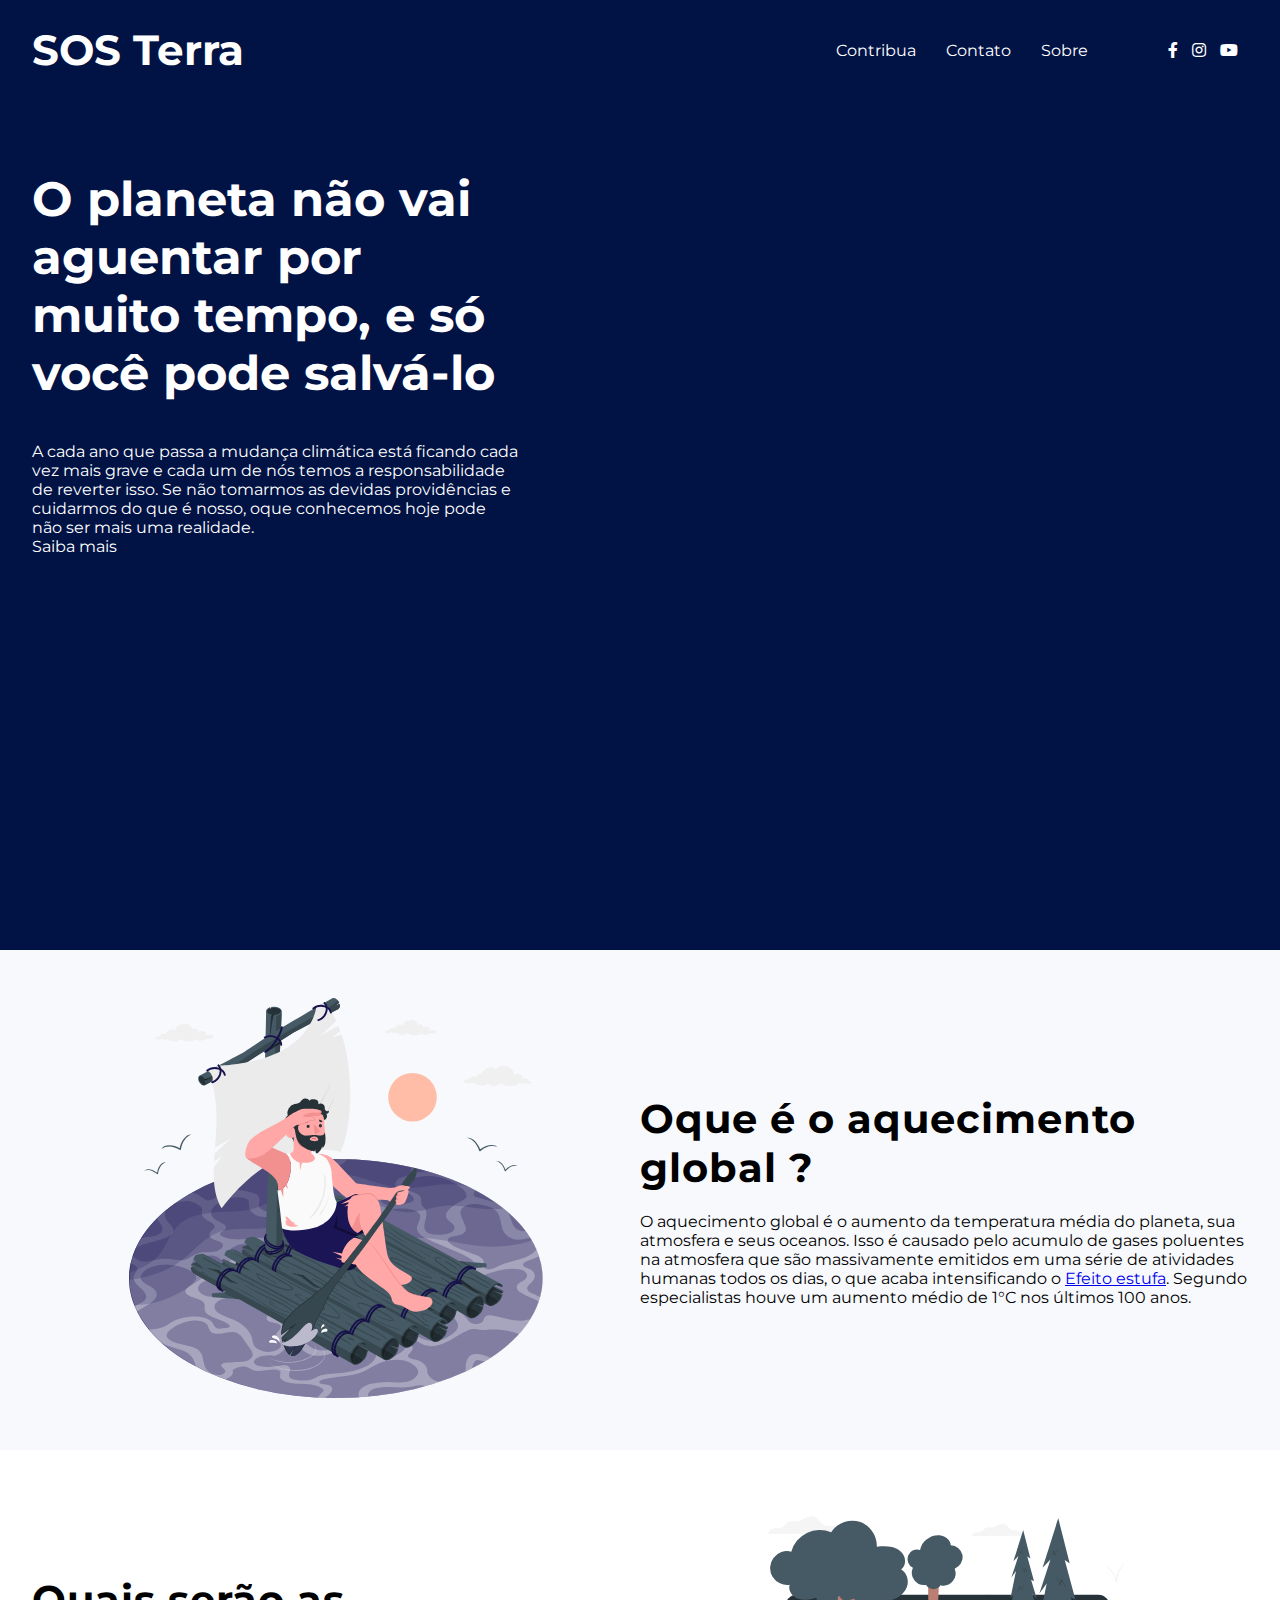
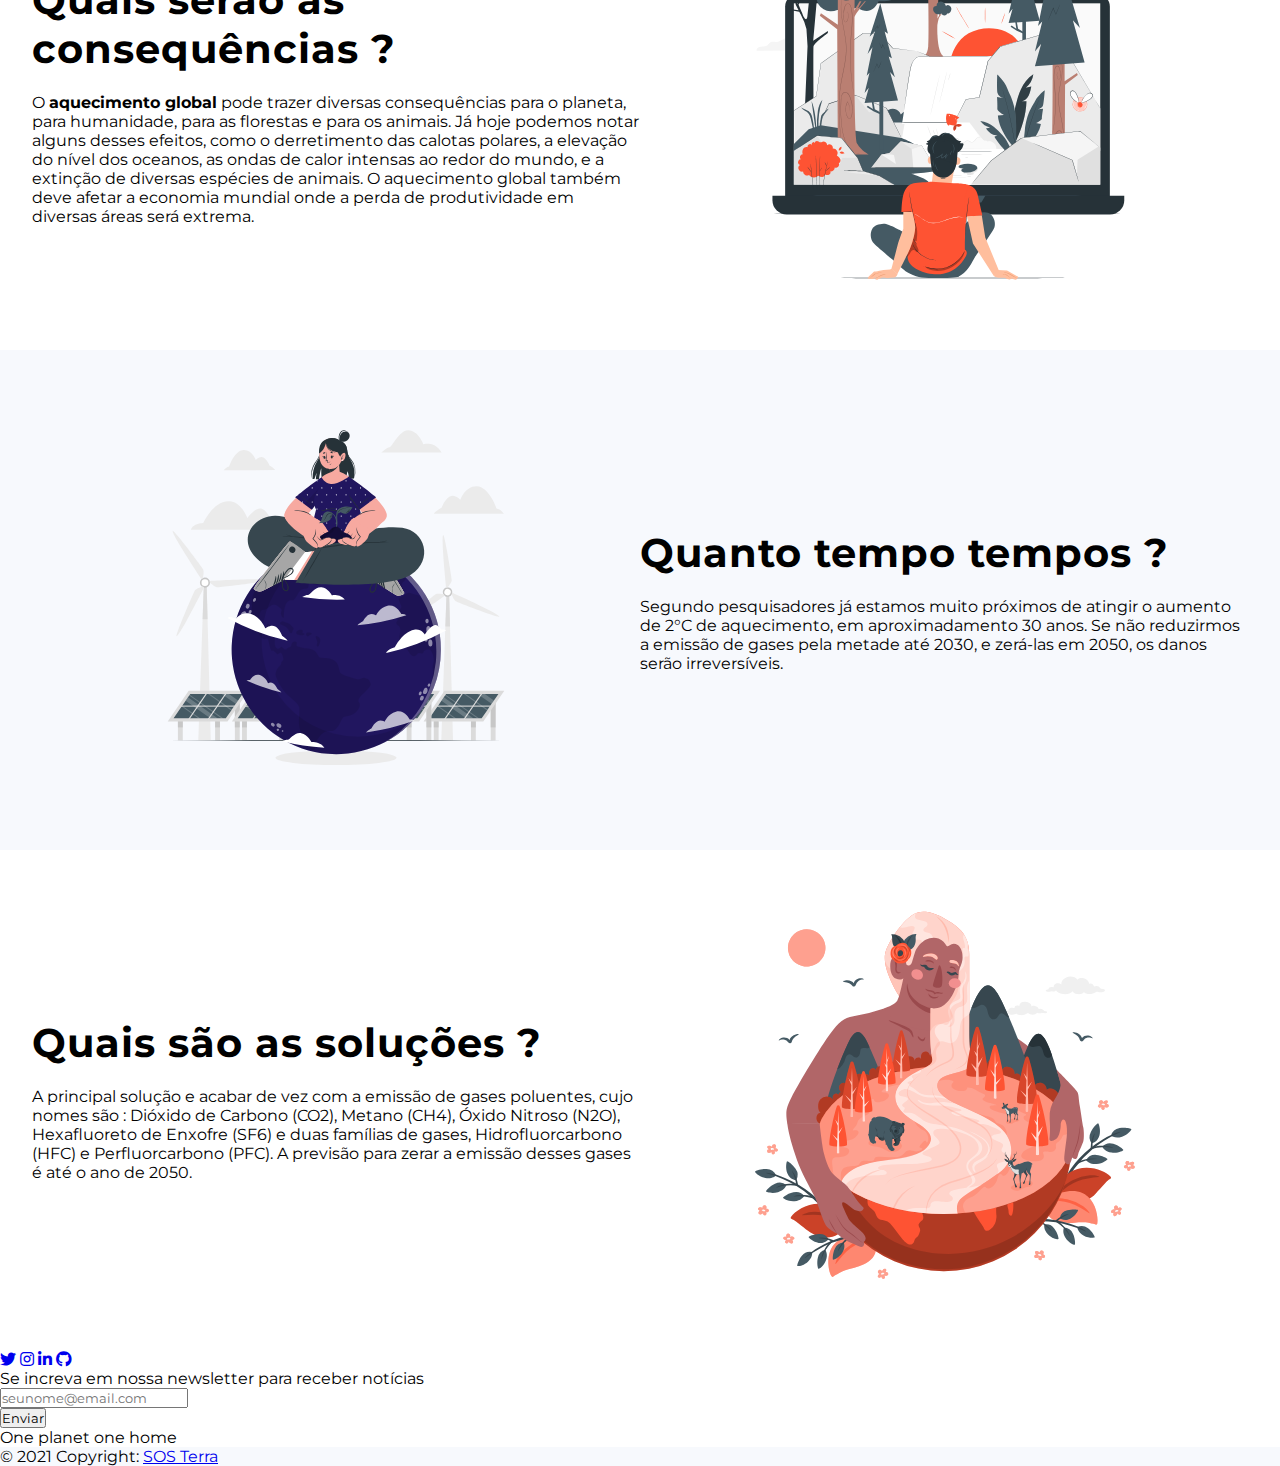
==== SOS Terra/index.html @ c9e8888f "Final" ====
<!DOCTYPE html>
<html lang="pt-br">

<head>
    <meta charset="UTF-8">
    <meta http-equiv="X-UA-Compatible" content="IE=edge">
    <meta name="viewport" content="width=device-width, initial-scale=1.0">
    <link href="https://cdn.jsdelivr.net/npm/bootstrap@5.1.0/dist/css/bootstrap.min.css" rel="stylesheet"
        integrity="sha384-KyZXEAg3QhqLMpG8r+8fhAXLRk2vvoC2f3B09zVXn8CA5QIVfZOJ3BCsw2P0p/We" crossorigin="anonymous">
    <link rel="stylesheet" href="./css/index.css">
    <link rel="stylesheet" href="https://cdnjs.cloudflare.com/ajax/libs/font-awesome/5.15.4/css/all.min.css"
        integrity="sha512-1ycn6IcaQQ40/MKBW2W4Rhis/DbILU74C1vSrLJxCq57o941Ym01SwNsOMqvEBFlcgUa6xLiPY/NS5R+E6ztJQ=="
        crossorigin="anonymous" referrerpolicy="no-referrer" />
    <link rel="apple-touch-icon" sizes="57x57" href="./favicon/apple-icon-57x57.png">
    <link rel="apple-touch-icon" sizes="60x60" href="./favicon/apple-icon-60x60.png">
    <link rel="apple-touch-icon" sizes="72x72" href="./favicon/apple-icon-72x72.png">
    <link rel="apple-touch-icon" sizes="76x76" href="./favicon/apple-icon-76x76.png">
    <link rel="apple-touch-icon" sizes="114x114" href="./favicon/apple-icon-114x114.png">
    <link rel="apple-touch-icon" sizes="120x120" href="./favicon/apple-icon-120x120.png">
    <link rel="apple-touch-icon" sizes="144x144" href="./favicon/apple-icon-144x144.png">
    <link rel="apple-touch-icon" sizes="152x152" href="/./favicon/pple-icon-152x152.png">
    <link rel="apple-touch-icon" sizes="180x180" href="./favicon/apple-icon-180x180.png">
    <link rel="icon" type="image/png" sizes="192x192" href="./favicon/">
    <link rel="icon" type="image/png" sizes="32x32" href="./favicon/favicon-32x32.png">
    <link rel="icon" type="image/png" sizes="96x96" href="./favicon/favicon-96x96.png">
    <link rel="icon" type="image/png" sizes="16x16" href="./favicon/favicon-16x16.png">
    <link rel="manifest" href="./favicon/manifest.json">
    <meta name="msapplication-TileColor" content="#ffffff">
    <meta name="msapplication-TileImage" content="/ms-icon-144x144.png">
    <meta name="theme-color" content="#ffffff">
    <!-- Tags meta SEO Geral -->
    <title>Nos ajude a salvar o Planeta - SOS Terra </title>
    <meta name="description" content="O planeta não vai aguentar por muito tempo, e só você pode salvá-lo">
    <meta name="author" content="Yan Casale">
    <meta name="robots" content="index">
    <!-- <meta name="keywords" content=""> Optei por não ultilizar essa tag por estar obsoleta, o google parou de considerá-la em 2009 -->
    <link rel="shortcut icon" href="favicon.ico" type="image/ico">
    <!-- Tags meta Google+ / Schema.org -->
    <meta itemprop="name" content="Nos ajude a salvar o Planeta - SOS Terra">
    <meta itemprop="description" content="O planeta não vai aguentar por muito tempo, e só você pode salvá-lo">
    <meta itemprop="image"
        content="https://static.wikia.nocookie.net/filhos-do-eden/images/5/5a/Terra.jpg/revision/latest?cb=20200808213840&path-prefix=pt-br">
    <!-- Tags meta Open Graph Facebook -->
    <meta property="og:title" content="Nos ajude a salvar o Planeta - SOS Terra">
    <meta property="og:description" content="O planeta não vai aguentar por muito tempo, e só você pode salvá-lo">
    <meta property="og:site_name" content="SOS Terra">
    <meta property="og:type" content="website">
    <meta property="og:image"
        content="https://static.wikia.nocookie.net/filhos-do-eden/images/5/5a/Terra.jpg/revision/latest?cb=20200808213840&path-prefix=pt-br">
    <!-- Tags meta Twitter -->
    <meta name="twitter:title" content="Nos ajude a salvar o Planeta - SOS Terra">
    <meta name="twitter:description" content="O planeta não vai aguentar por muito tempo, e só você pode salvá-lo">
    <meta name="twitter:card" content="summary">
    <meta name="twitter:image"
        content="https://static.wikia.nocookie.net/filhos-do-eden/images/5/5a/Terra.jpg/revision/latest?cb=20200808213840&path-prefix=pt-br">
</head>

<body>

    <!-- Header -->
    <!-- Opções do menu que ficarão escondidas - Menu Hamburger -->
    <header id="topo">
        <nav class="menu">
            <ul class="menu__link">
                <li><a href="./contribua.html" class="menu__item"><i class="fas fa-dollar-sign"></i>Contribua</a></li>
                <li><a href="./contato.html" class="menu__item"><i class="fas fa-address-book"></i>Contato</a></li>
                <li><a href="./sobre.html" class="menu__item"><i class="fas fa-info-circle"></i>Sobre</a></li>
                <li><a href="#!" class="menu__item"><i class="fab fa-facebook-f"></i>Facebook</a></li>
                <li><a href="#!" class="menu__item"><i class="fab fa-instagram"></i>Instagram</a></li>
                <li><a href="#!" class="menu__item"><i class="fab fa-youtube"></i>YouTube</a></li>
            </ul>
        </nav>
        <!-- Fim -->

        <!-- Header Navbar Desktop -->
        <div class="header-section-nav">
            <h1>
                <a href="./index.html">SOS Terra</a>
            </h1>

            <nav class="header-menu">
                <button class="hamburger" id="hamburger">
                    <i class="fas fa-bars"></i>
                </button>


                <ul class="nav-ul" id="nav-ul">
                    <li><a href="./contribua.html">Contribua</a></li>
                    <li><a href="./contato.html">Contato</a></li>
                    <li><a href="./sobre.html">Sobre</a></li>
                </ul>

                <nav class="header-icones" id="nav-ul">
                    <a href="#"><i class="fab fa-facebook-f"></i></a>
                    <a href="#"><i class="fab fa-instagram"></i></a>
                    <a href="#"><i class="fab fa-youtube"></i></a>
                </nav>
            </nav>
        </div>
        <!-- Fim -->

        <!-- Header Navbar Mobile -->
        <section class="header-section-main-mobile">
            <div class="header-section-main-container-mobile">
                <div class="header-section-main-content-mobile">
                    <h2>
                        O planeta não vai aguentar por muito tempo, e só você pode salvá-lo
                    </h2>

                    <p>

                        A cada ano que passa, a mudança climática está ficando cada vez mais grave, e cada um de nós
                        temos a
                        responsabilidade de reverter isso.
                        Se não tomarmos as devidas providências, e cuidarmos do que é nosso, oque conhecemos
                        hoje pode não ser mais uma realidade.
                    </p>

                    <a class="btn btn-outline-light" style="margin-top: 20px;" href="#saiba-mais" role="button">Saiba
                        mais</a>
                </div>
            </div>
        </section>
        <!-- Fim -->

        <!-- Conteúdo do Header -->
        <section class="header-section-main">
            <div class="header-section-main-container">
                <div class="header-section-main-content">
                    <h2>
                        O planeta não vai aguentar por muito tempo, e só você pode salvá-lo
                    </h2>

                    <p>
                        A cada ano que passa a mudança climática está ficando cada vez mais grave e cada um de nós temos
                        a
                        responsabilidade de reverter isso.
                        Se não tomarmos as devidas providências e cuidarmos do que é nosso, oque conhecemos
                        hoje pode não ser mais uma realidade.
                    </p>

                    <a class="btn btn-outline-light" style="margin-top: 20px;" href="#saiba-mais" role="button">Saiba
                        mais</a>
                </div>
            </div>
        </section>
        <!-- Fim -->
    </header>
    <!-- Header -->

    <!-- Main -->
    <main>
        <!-- Conteúdo do main Mobile -->
        <section class="section-main-mobile">
            <div class="section-main-mobile-container">
                <div class="section-main-mobile-content">
                    <figure>
                        <img src="./images/Ilustração aquecimento global.svg"
                            alt="Ilustração de um homem perdido no mar" height="400px" class="section-main-img">
                    </figure>
                </div>

                <div class="section-main-mobile-content">
                    <div class="section-main-mobile-texto">
                        <h2>
                            Oque é o aquecimento global ?
                        </h2>

                        <p>
                            O aquecimento global é o aumento da temperatura média do planeta, sua atmosfera e seus
                            oceanos. Isso é causado pelo acumulo de gases poluentes na atmosfera
                            que são massivamente emitidos em uma série de atividades humanas todos os dias, o que acaba
                            intensificando o <a
                                href="https://www.ecycle.com.br/efeito-estufa/#:~:text=O%20efeito%20estufa%20%C3%A9%20um,forma%20em%20que%20a%20conhecemos.&text=Nessa%20intera%C3%A7%C3%A3o%2C%20os%20chamados%20gases,ou%2C%20melhor%20dizendo%2C%20calor."
                                target="_blank">Efeito estufa</a>. Segundo especialistas houve um aumento médio de 1°C
                            nos últimos 100 anos.
                        </p>
                    </div>
                </div>
            </div>
        </section>

        <section class="section-main-mobile branco">
            <div class="section-main-mobile-container">
                <div class="section-main-mobile-content">
                    <figure>
                        <img src="./images/Ilustração consequências.svg"
                            alt="Ilustração de um homem sentado assistindo o planeta através de uma televisão"
                            height="400px" class="section-main-img">
                    </figure>
                </div>

                <div class="section-main-mobile-content">
                    <div class="section-main-mobile-texto">
                        <h2>
                            Quais serão as consequências ?
                        </h2>

                        <p>
                            O <strong>aquecimento global</strong> pode trazer diversas consequências para o planeta,
                            para humanidade, para as florestas e para os animais.
                            Já hoje podemos notar alguns desses efeitos, como o derretimento das calotas polares, a
                            elevação do nível dos oceanos, as ondas de calor
                            intensas ao redor do mundo, e a extinção de diversas espécies de animais. O aquecimento
                            global também deve afetar a economia mundial
                            onde a perda de produtividade em diversas áreas será extrema.
                        </p>
                    </div>
                </div>
            </div>
        </section>

        <section class="section-main-mobile">
            <div class="section-main-mobile-container">
                <div class="section-main-mobile-content">
                    <figure>
                        <img src="./images/Ilustração quanto tempo temos.svg"
                            alt="Ilustração de uma mulher sentada em cima do planeta terra" height="400px"
                            class="section-main-img">
                    </figure>
                </div>

                <div class="section-main-mobile-content">
                    <div class="section-main-mobile-texto">
                        <h2>
                            Quanto tempo tempos ?
                        </h2>

                        <p>
                            Segundo pesquisadores já estamos muito próximos de atingir o aumento de 2°C de aquecimento,
                            em aproximadamento 30 anos.
                            Se não reduzirmos a emissão de gases pela metade até 2030, e zerá-las em 2050, os danos
                            serão irreversíveis.
                        </p>
                    </div>
                </div>
            </div>
        </section>

        <section class="section-main-mobile branco">
            <div class="section-main-mobile-container">
                <div class="section-main-mobile-content">
                    <figure>
                        <img src="./images/Ilustração soluções.svg"
                            alt="Ilustração de uma mulher abraçando o planeta terra" height="400px"
                            class="section-main-img">
                    </figure>
                </div>

                <div class="section-main-mobile-content">
                    <div class="section-main-mobile-texto">
                        <h2>
                            Quais são as soluções ?
                        </h2>

                        <p>
                            A principal solução e acabar de vez com a emissão de gases poluentes, cujo nomes são : Dióxido de Carbono (CO2), Metano (CH4), Óxido Nitroso (N2O), Hexafluoreto de Enxofre (SF6) e duas famílias de gases, Hidrofluorcarbono (HFC) e Perfluorcarbono (PFC). A previsão para zerar a emissão desses gases é até o ano de 2050.
                        </p>
                    </div>
                </div>
            </div>
        </section>
        <!-- Fim -->

        <!-- DESKTOP -->
        <section class="section-main-desktop" id="saiba-mais">
            <div class="section-main-desktop-container">
                <div class="section-main-desktop-content">
                    <figure>
                        <img src="./images/Ilustração aquecimento global.svg"
                            alt="Ilustração de um homem perdido no mar" height="400px" class="section-main-img">
                    </figure>
                </div>

                <div class="section-main-desktop-content">
                    <div class="section-main-desktop-texto">
                        <h2>
                            Oque é o aquecimento global ?
                        </h2>

                        <p>
                            O aquecimento global é o aumento da temperatura média do planeta, sua atmosfera e seus
                            oceanos. Isso é causado pelo acumulo de gases poluentes na atmosfera
                            que são massivamente emitidos em uma série de atividades humanas todos os dias, o que acaba
                            intensificando o <a
                                href="https://www.ecycle.com.br/efeito-estufa/#:~:text=O%20efeito%20estufa%20%C3%A9%20um,forma%20em%20que%20a%20conhecemos.&text=Nessa%20intera%C3%A7%C3%A3o%2C%20os%20chamados%20gases,ou%2C%20melhor%20dizendo%2C%20calor."
                                target="_blank">Efeito estufa</a>. Segundo especialistas houve um aumento médio de 1°C
                            nos últimos 100 anos.
                        </p>
                    </div>
                </div>
            </div>
        </section>

        <section class="section-main-desktop branco">
            <div class="section-main-desktop-container">
                <div class="section-main-desktop-content">
                    <div class="section-main-desktop-texto">
                        <h2>
                            Quais serão as consequências ?
                        </h2>

                        <p>
                            O <strong>aquecimento global</strong> pode trazer diversas consequências para o planeta,
                            para humanidade, para as florestas e para os animais.
                            Já hoje podemos notar alguns desses efeitos, como o derretimento das calotas polares, a
                            elevação do nível dos oceanos, as ondas de calor
                            intensas ao redor do mundo, e a extinção de diversas espécies de animais. O aquecimento
                            global também deve afetar a economia mundial
                            onde a perda de produtividade em diversas áreas será extrema.
                        </p>
                    </div>
                </div>

                <div class="section-main-desktop-content">
                    <figure>
                        <img src="./images/Ilustração consequências.svg"
                            alt="Ilustração de um homem sentado assistindo o planeta através de uma televisão"
                            height="400px" class="section-main-img">
                    </figure>
                </div>
            </div>
        </section>

        <section class="section-main-desktop">
            <div class="section-main-desktop-container">
                <div class="section-main-desktop-content">
                    <figure>
                        <img src="./images/Ilustração quanto tempo temos.svg"
                            alt="Ilustração de uma mulher sentada em cima do planeta terra" height="400px"
                            class="section-main-img">
                    </figure>
                </div>

                <div class="section-main-desktop-content">
                    <div class="section-main-desktop-texto">
                        <h2>
                            Quanto tempo tempos ?
                        </h2>

                        <p>
                            Segundo pesquisadores já estamos muito próximos de atingir o aumento de 2°C de aquecimento,
                            em aproximadamento 30 anos.
                            Se não reduzirmos a emissão de gases pela metade até 2030, e zerá-las em 2050, os danos
                            serão irreversíveis.
                        </p>
                    </div>
                </div>
            </div>
        </section>

        <section class="section-main-desktop branco">
            <div class="section-main-desktop-container">
                <div class="section-main-desktop-content">
                    <div class="section-main-desktop-texto">
                        <h2>
                            Quais são as soluções ?
                        </h2>

                        <p>
                            A principal solução e acabar de vez com a emissão de gases poluentes, cujo nomes são : Dióxido de Carbono (CO2), Metano (CH4), Óxido Nitroso (N2O), Hexafluoreto de Enxofre (SF6) e duas famílias de gases, Hidrofluorcarbono (HFC) e Perfluorcarbono (PFC). A previsão para zerar a emissão desses gases é até o ano de 2050.
                        </p>
                    </div>
                </div>

                <div class="section-main-desktop-content">
                    <figure>
                        <img src="./images/Ilustração soluções.svg"
                            alt="Ilustração de uma mulher abraçando o planeta terra" height="400px"
                            class="section-main-img">
                    </figure>
                </div>
            </div>
        </section>
        <!-- Fim -->
    </main>
    <!-- Main -->

    <!-- Footer -->
    <footer class="bg-dark text-center text-white">
        <!-- Grid container -->
        <div class="container p-4">
            <!-- Section: Social media -->
            <section class="mb-4">
                <!-- Twitter -->
                <a class="btn btn-outline-light btn-floating m-1" href="https://twitter.com/yancasale13" target="_blank"
                    role="button"><i class="fab fa-twitter"></i></a>

                <!-- Instagram -->
                <a class="btn btn-outline-light btn-floating m-1" href="https://www.instagram.com/yancasale/"
                    target="_blank" role="button"><i class="fab fa-instagram"></i></a>

                <!-- Linkedin -->
                <a class="btn btn-outline-light btn-floating m-1" href="https://www.linkedin.com/in/yancasale/"
                    target="_blank" role="button"><i class="fab fa-linkedin-in"></i></a>

                <!-- Github -->
                <a class="btn btn-outline-light btn-floating m-1" href="https://github.com/yancasale" target="_blank"
                    role="button"><i class="fab fa-github"></i></a>
            </section>
            <!-- Section: Social media -->

            <!-- Section: Form -->
            <section class="">
                <form action="">
                    <!--Grid row-->
                    <div class="row d-flex justify-content-center">
                        <!--Grid column-->
                        <div class="col-auto">
                            <p class="pt-2 text-white">
                                Se increva em nossa newsletter para receber notícias
                            </p>
                        </div>

                        <!--Grid column-->
                        <div class="col-md-5 col-12">
                            <!-- Email input -->
                            <div class="form-outline form-white mb-4">
                                <input type="email" id="form5Example2" class="form-control"
                                    placeholder="seunome@email.com" />
                            </div>
                        </div>

                        <!--Grid column-->
                        <div class="col-auto">
                            <!-- Submit button -->
                            <button type="button" class="btn btn-outline-light mb-4">Enviar</button>
                        </div>
                        <!--Grid column-->
                    </div>
                    <!--Grid row-->
                </form>
            </section>
            <!-- Section: Form -->

            <!-- Section: Text -->
            <section class="mb-4 text-white">
                <p class="text-muted font-italic">
                    One planet one home
                </p>
            </section>
        </div>
        <!-- Copyright -->
        <div class="text-center text-black p-3" style="background-color: #F7F9FD;">
            © 2021 Copyright:
            <a class="text-black" href="https://github.com/yancasale" target="_blank">SOS Terra</a>
        </div>
        <!-- Copyright -->
    </footer>
    <!-- Footer -->


    <!-- Menu hamburger JS -->
    <script type="text/javascript" src="./js/script.js"></script>
    <!-- Bootstrap JS -->
    <script src="https://cdn.jsdelivr.net/npm/bootstrap@5.1.0/dist/js/bootstrap.bundle.min.js"
        integrity="sha384-U1DAWAznBHeqEIlVSCgzq+c9gqGAJn5c/t99JyeKa9xxaYpSvHU5awsuZVVFIhvj" crossorigin="anonymous">
    </script>

</body>

</html>
---- SOS Terra/css/index.css ----
@import url('https://fonts.googleapis.com/css2?family=Montserrat&display=swap');

* {
    margin: 0;
    padding: 0;
    box-sizing: border-box;
    font-family: 'Montserrat', sans-serif;
}

/* Barra de rolagem */

/* width */
::-webkit-scrollbar {
    width: 9px;
}

/* Track */
::-webkit-scrollbar-track {
    background: #fe51337a;
}

/* Handle */
::-webkit-scrollbar-thumb {
    background: #FE5333;
    border-radius: 2px;
}   
/* Barra de rolagem */

/* Header */

header {
    width: 100%;
    height: 950px;
    background-image:url(../images/Background.gif);
    background-position: right;
    background-repeat: no-repeat;
    background-size: contain;
    background-color: #011345;
}

header a:hover {
    color: #fff;
}

header a {
    text-decoration: none;
    color: #fff;
}

header ul {
    display: flex;
    text-decoration: none;
    list-style: none;
}

/* Header Nav */

.header-section-nav {
    display: flex;
    justify-content: space-between;
    align-items: center;
    width: 95%;
    height: 100px;
    margin: 0 auto;
}

.header-section-nav h1>a {
    font-size: 1.3em;
}

.header-menu {
    display: flex;
}

.header-menu ul {
    margin-right: 50px;
}

.header-menu ul li {
    margin-right: 30px
}

.header-menu a:hover {
    text-decoration: underline;
}

.header-icones a {
    margin-right: 10px;
}

.header-icones a:hover {
    color: #FE5333;
}

/* Hamburguer Menu */

.hamburger {
    display: none;
    font-size: 20px;
    border: 0;
    cursor: pointer;
    background-color: transparent;
    color: #Ffff;
}

.hamburger:focus {
    outline: none;
}

/* Menu escondido */

.menu__link {
    display: flex;
    flex-direction: column;
    width: 200px;
    height: calc(100vh - 50px);
    padding: 0 10px;
    position: fixed;
    left: -200px;
    transition: 0.5s;
    z-index: 2;
    border-radius: 4px;
    background: rgb(12, 7, 45);
    background-color: #24258B;
}

.menu li {
    margin: 10px 0;
    text-align: left;
}

.menu__item {
    font-size: 1.2em;
    color: #fff;
}

.menu__item:hover {
    text-decoration: underline;
}

.menu__item i {
    margin-right: 10px;
}

.menu__link.open {
    left: 0;
}


/* Header Desktop */

.header-section-main h2 {
    font-size: 3em;
}

.header-section-main p {
    margin-top: 40px;
}

.header-section-main-container {
    width: 95%;
    height: 650px;
    margin: 70px auto;
    color: #fff;
}


.header-section-main-content {
    width: 40%;
    height: 650px;
}

.botao {
    width: 100%;
    height: 100px;
    margin-top: 55px;
}

.botao a {
    padding: 10px 25px;
    border-radius: 5px;
    background-color: #006EFF;
}

/* Header Mobile */

.header-section-main-mobile {
    display: none;
}

.header-section-main-container-mobile {
    display: flex;
    width: 95%;
    height: 650px;
    margin: 70px auto;
    color: #fff;
}

.header-section-main-container-mobile h2 {
    font-size: 1.8em;
    text-align: left;
}

.header-section-main-container-mobile p {
    font-size: 0.8em;
    margin-top: 30px;
}

.botao-mobile a {
    padding: 10px 25px;
    border-radius: 5px;
    background-color: #FE5333;
}

.botao-mobile {
    width: 50%;
    margin: 40px auto;
    text-align: center;

}

/* Header */

/* Main Desktop */

.section-main-desktop {
    display: flex;
    align-items: center;
    height: 500px;
    width: 100%;
    background-color: #F7F9FD;
}


.branco {
    background-color: #fff;
}

.section-main-desktop-container {
    display: flex;
    width: 95%;
    height: 300px;
    margin: 0px auto;
}

.section-main-desktop-content {
    display: flex;
    justify-content: center;
    align-items: center;
    width: 50%;
    height: 300px;
}

.section-main-desktop-texto h2 {
    font-size: 2.5em;
    letter-spacing: 1px;
    margin-bottom: 20px;
}

/* Main Mobile */

.section-main-mobile {
    display: none;
    flex-direction: column;
    height: 500px;
    width: 100%;
    background-color: #F7F9FD;
}

.branco {
    background-color: #ffff;
}

.section-main-mobile-content {
    display: flex;
    justify-content: center;
    width: 95%;
    margin: 0 auto;
}

.section-main-mobile-texto p {
    margin-top: 15px;
    margin-bottom: 15px;
}


/* Media Queries */

@media screen and (max-width: 1594px) {

    header {
        background-image: none;
    }
}

@media screen and (max-width: 1043px) {

    .header-section-main-content {
        width: 60%;
    }
}

@media screen and (max-width: 900px) {

    .section-main-img {
        width: 300px;
        height: 300px;
    }

    .section-main-desktop-texto h2 {
        font-size: 2em;
        letter-spacing: 1px;
        margin-bottom: 10px;
    }

    .section-main-desktop-texto p {
        font-size: 0.9em;
    }

}

@media screen and (max-width: 833px) {


    .header-menu {
        justify-content: right;
        width: 50%;
    }

    #nav-ul {
        display: none;
    }

    .header-icones {
        display: none;
    }

    .hamburger {
        display: block;
    }
}

@media screen and (max-width: 768px) {

    .section-main-desktop {
        display: none;
    }

    .section-main-mobile {
        display: flex;
    }
}

@media screen and (max-width: 697px) {

    .section-main-img {
        width: 250px;
        height: 250px;
    }
}

@media screen and (max-width: 528px) {

    .section-main-img {
        width: 200px;
        height: 200px;
    }
}

@media screen and (max-width: 414px) {

    .section-main-img {
        width: 170px;
        height: 170px;
    }

    .section-main-mobile-texto h2 {
        font-size: 1.5em;
    }

    .section-main-mobile-texto p {
        margin: none;
        font-size: 0.9em;
    }
}

@media screen and (max-width: 689px) {

    .header-section-main-content {
        width: 80%;
    }

}

@media screen and (max-width: 433px) {

    .header-section-main-content {
        display: none;
    }

    .header-section-main-mobile {
        display: contents;
    }

    .main-content-mobile {
        display: block;
    }

    .header-section-main-container-mobile {
        display: flex;
        width: 95%;
        height: 650px;
        margin: 50px auto;
    }

}

@media screen and (max-width: 423px) {

    .header-section-nav h1 {
        width: 100%;
    }

}
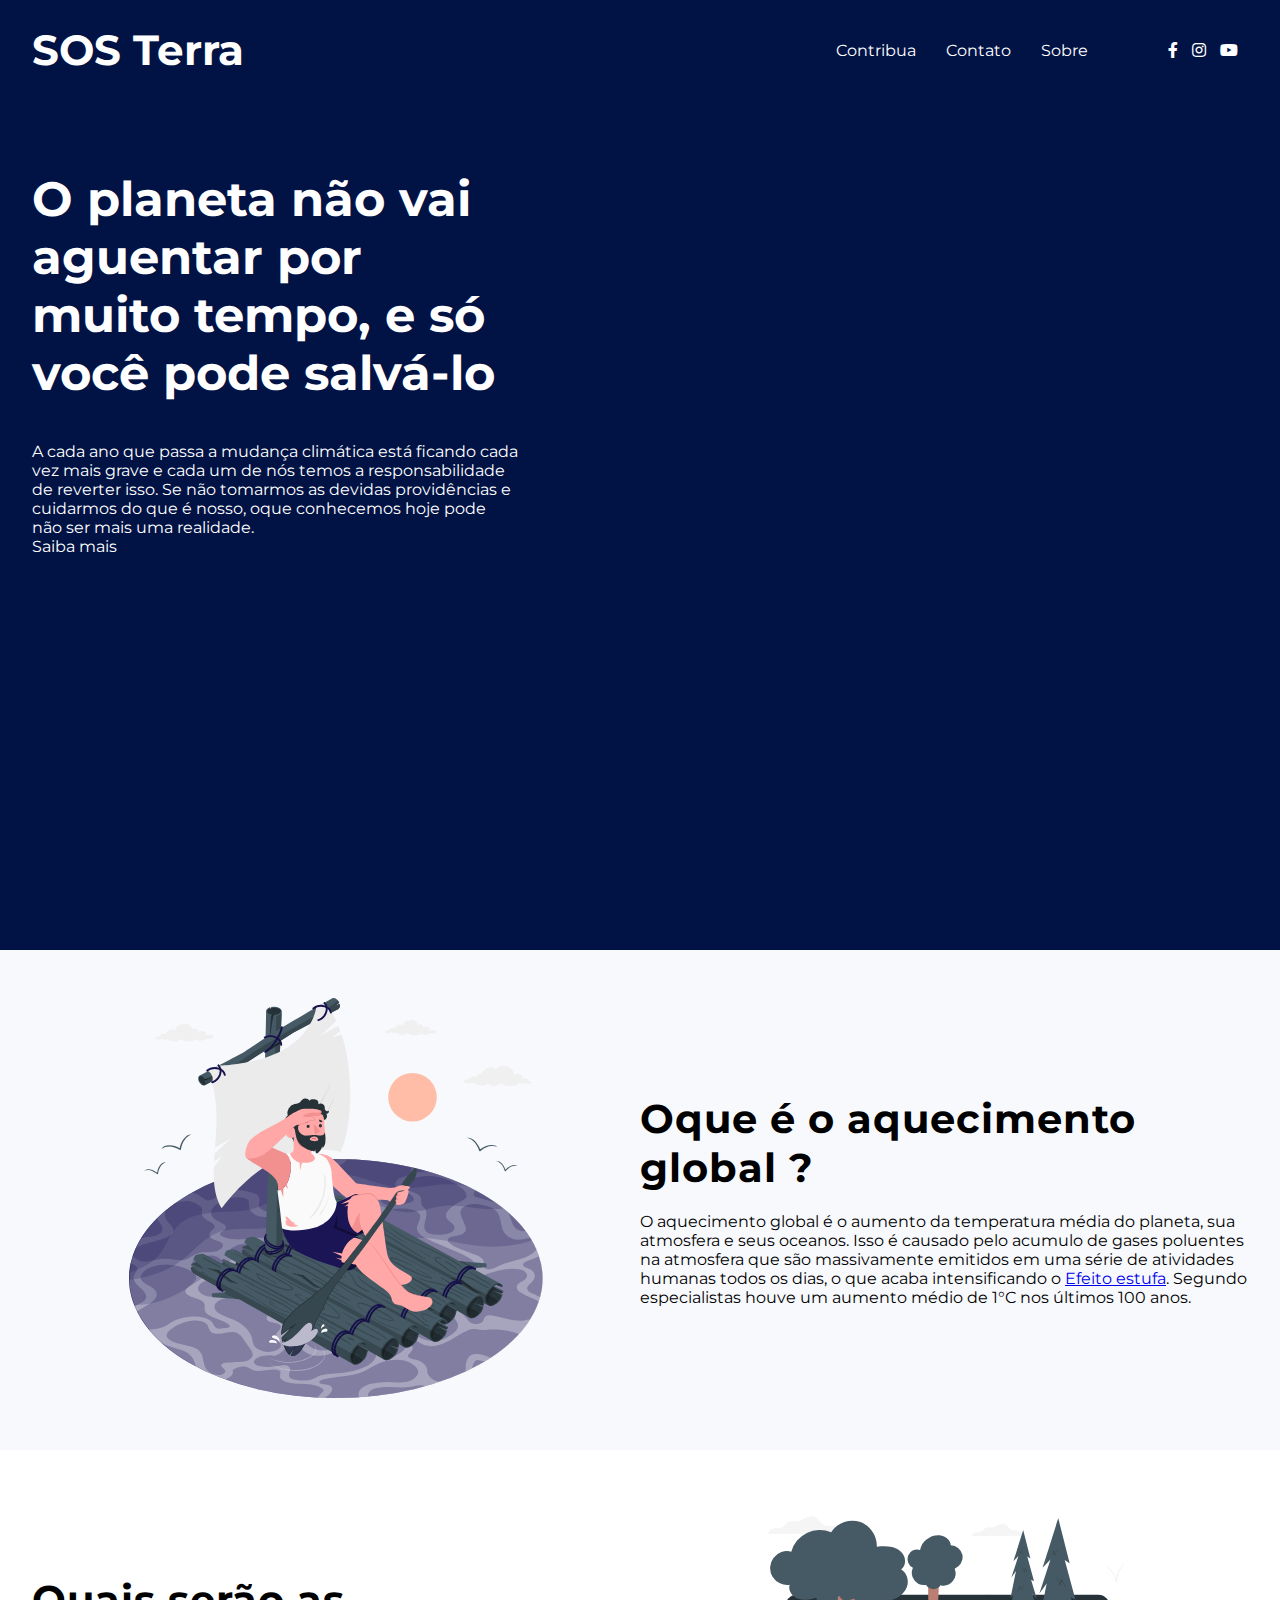
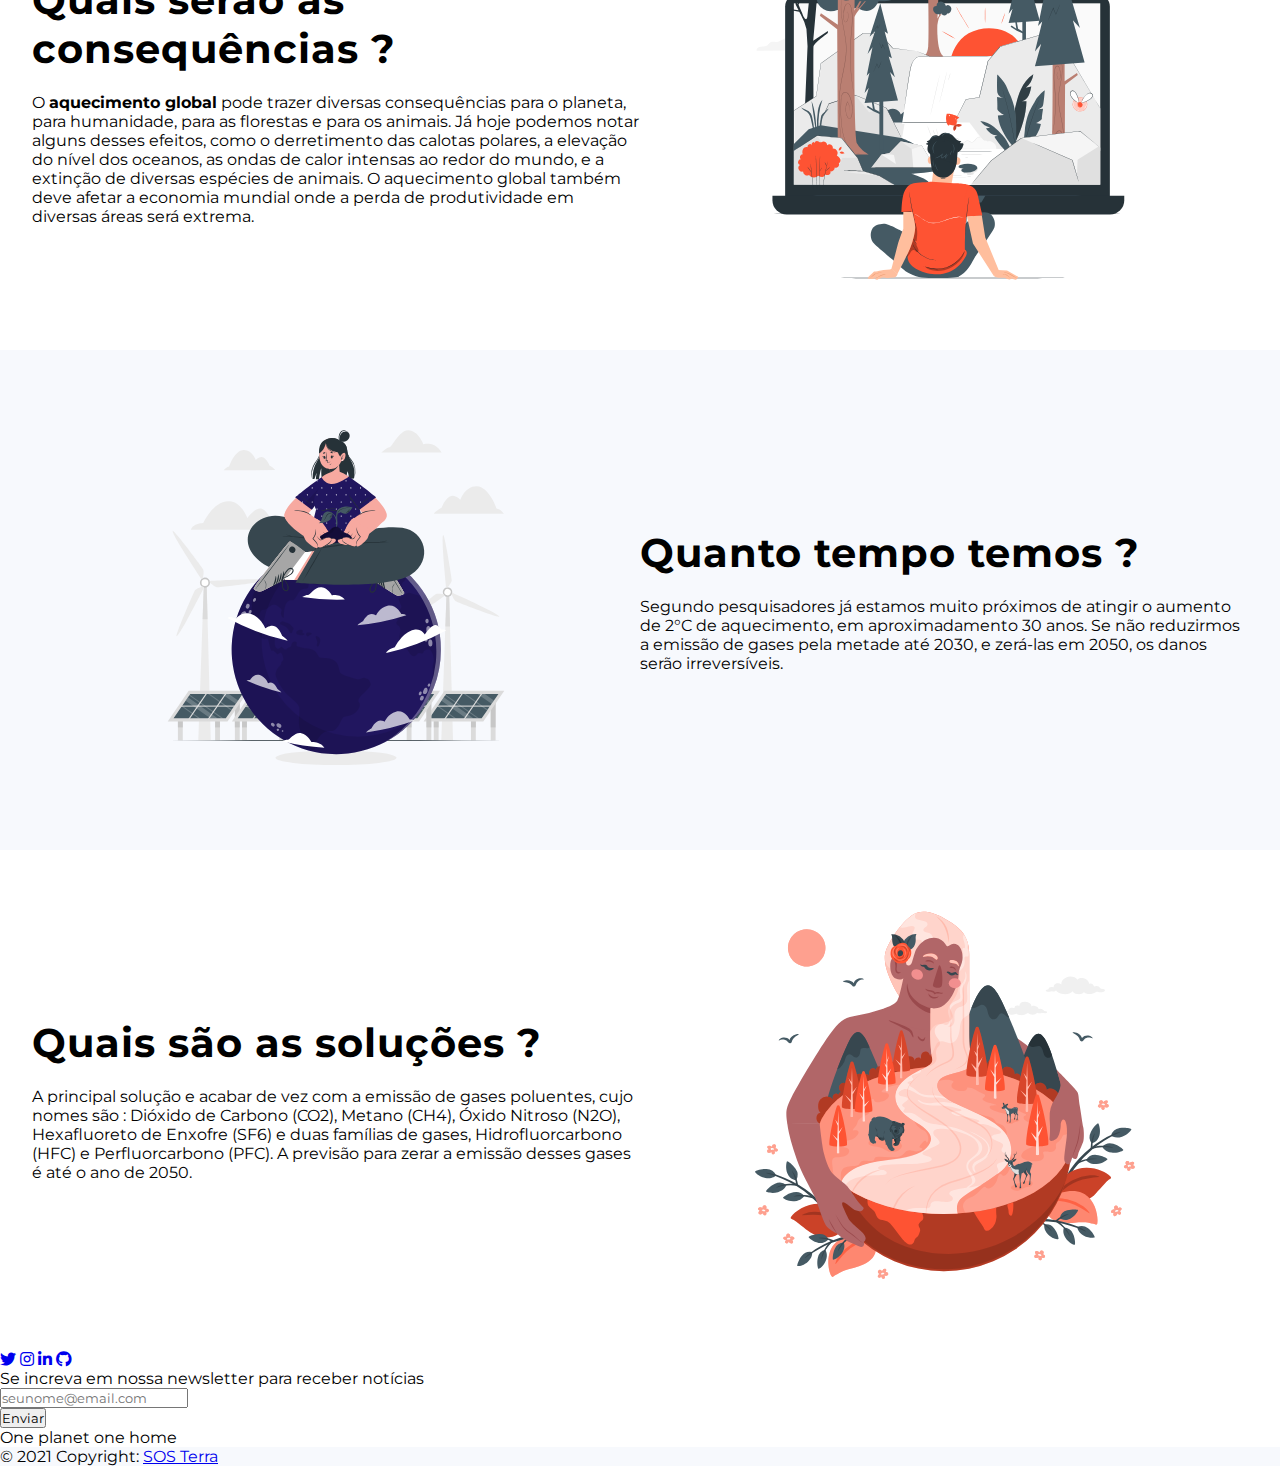
==== commit 5b09c4fa: "Update index.html" ====
--- a/SOS Terra/index.html
+++ b/SOS Terra/index.html
@@ -223,7 +223,7 @@
                 <div class="section-main-mobile-content">
                     <div class="section-main-mobile-texto">
                         <h2>
-                            Quanto tempo tempos ?
+                            Quanto tempo temos ?
                         </h2>
 
                         <p>
@@ -335,7 +335,7 @@
                 <div class="section-main-desktop-content">
                     <div class="section-main-desktop-texto">
                         <h2>
-                            Quanto tempo tempos ?
+                            Quanto tempo temos ?
                         </h2>
 
                         <p>
@@ -459,4 +459,4 @@
 
 </body>
 
-</html>+</html>
